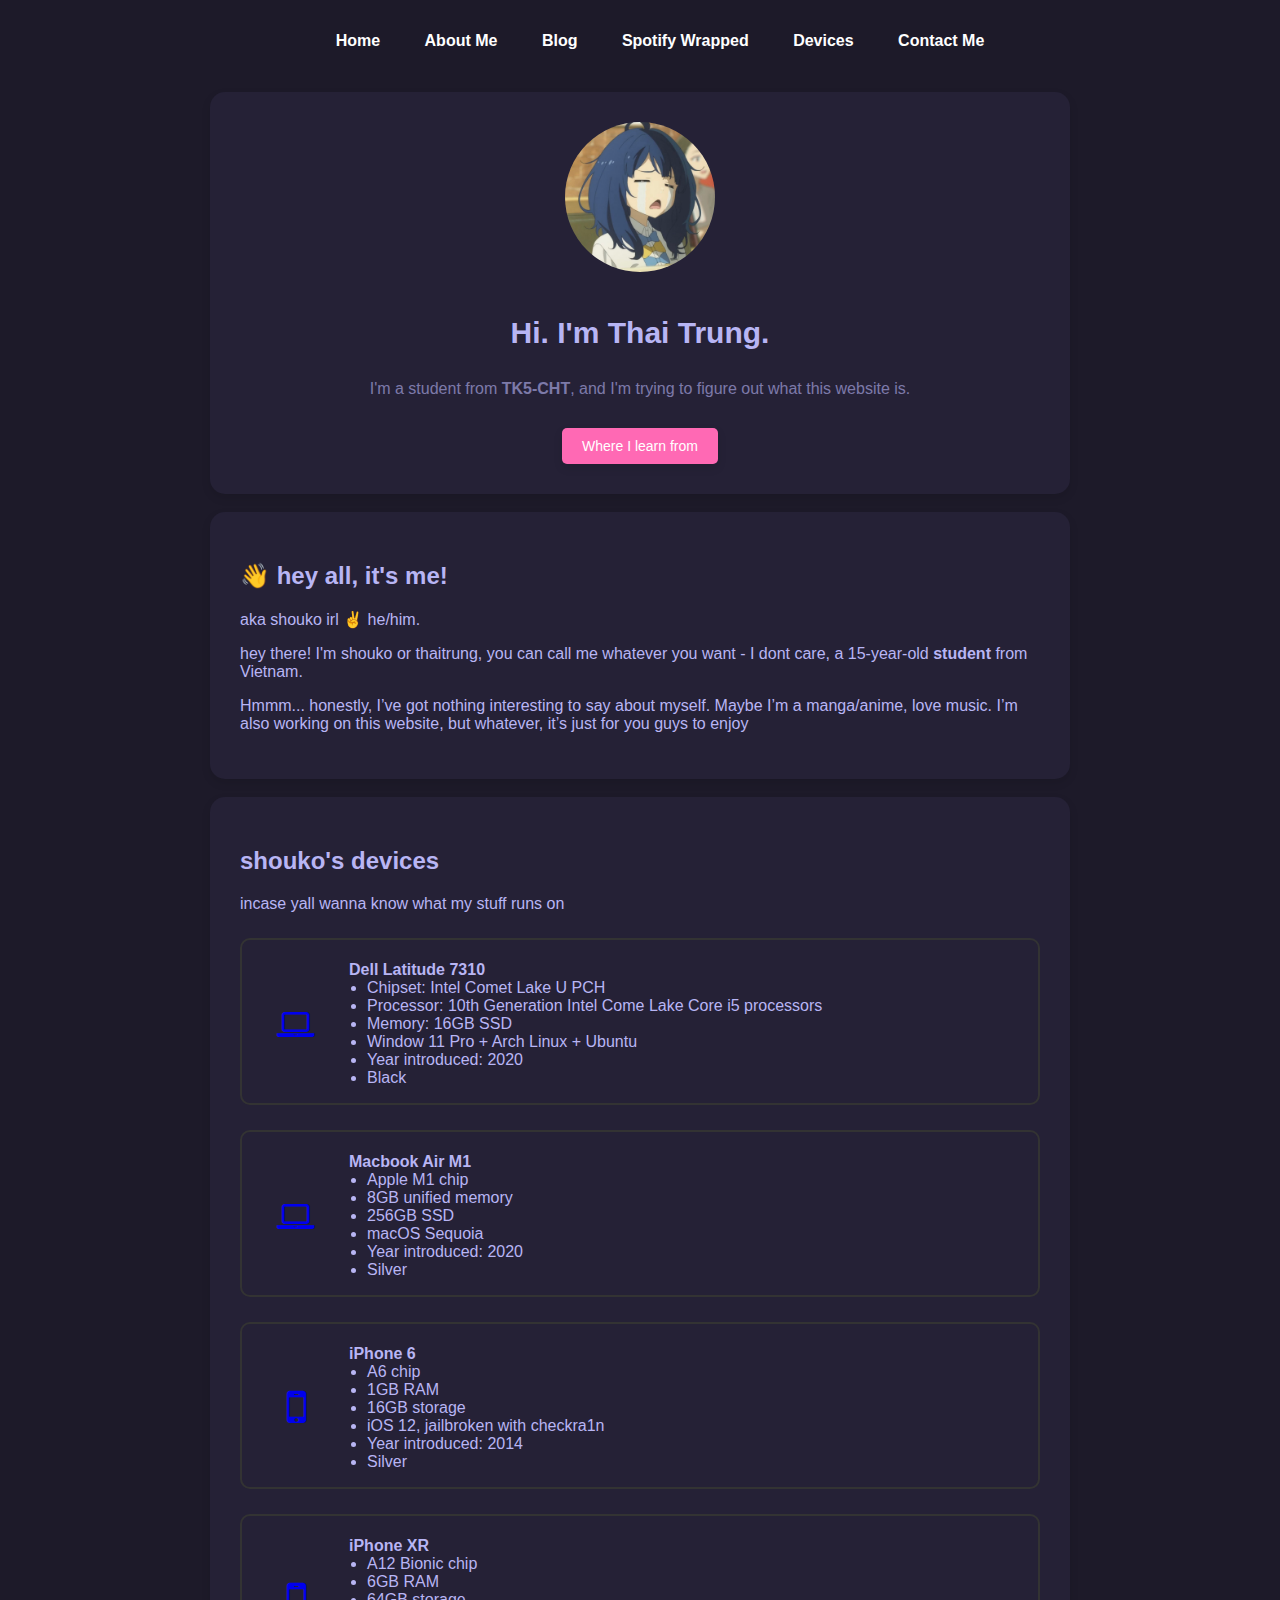
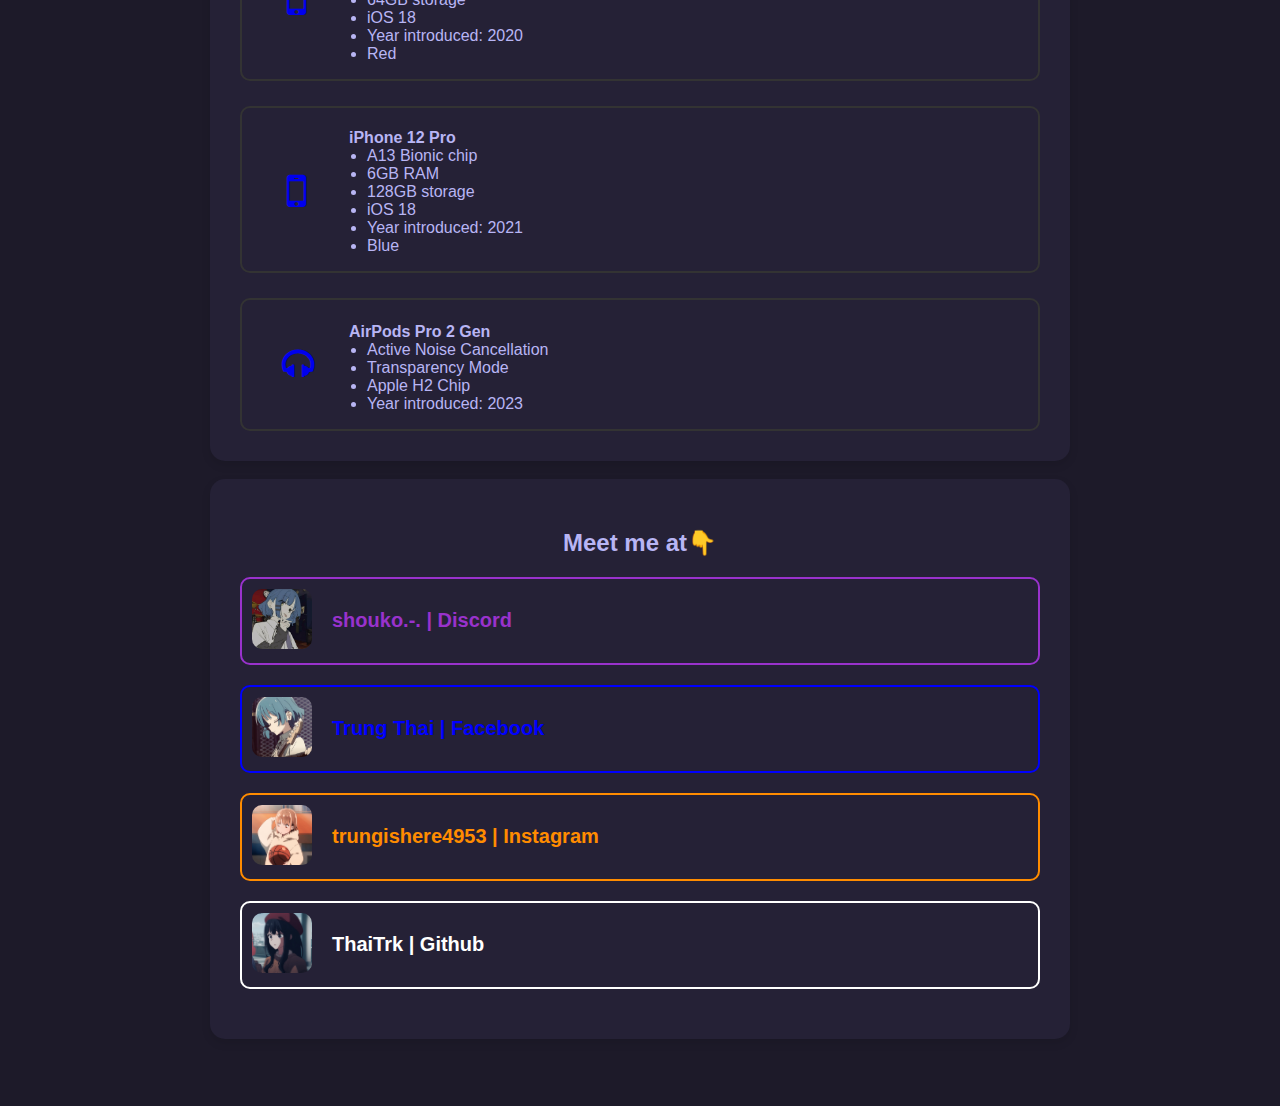
==== ex1/index.html @ 7c3e473b "Add files via upload" ====
<!DOCTYPE html>
<html lang="en">
<head>
    <meta charset="UTF-8">
    <meta name="viewport" content="width=device-width, initial-scale=1.0">
    <link rel="stylesheet" href="https://cdnjs.cloudflare.com/ajax/libs/font-awesome/4.7.0/css/font-awesome.min.css">
    <link rel="stylesheet" href="styles.css">
    <title>Personal Introduction</title>
</head>
<body>
    <header>
        <nav>
            <ul>
                <li><a href="#home">Home</a></li>
                <li><a href="#aboutme">About Me</a></li>
                <li><a href="blog.html">Blog</a></li>
                <li><a href="spotifywrapped.html">Spotify Wrapped</a></li>
                <li><a href="#devices">Devices</a></li>
                <li><a href="#contactme">Contact Me</a></li>
            </ul>
        </nav>
    </header>
    <home>
        <div class="intro-container">
            <div id="home"></div>
            <div class="profile-image">
                <img src="images/profile.jpg" alt="Profile Picture">
            </div>
            <div class="intro-text">
                <h1>Hi. I'm <span>Thai Trung</span>.</h1>
                <p>
                    I'm a student from <strong>TK5-CHT</strong>, and I'm trying to figure out what this website is.
                </p>
                <button><a href="https://www.w3schools.com/" target = "_blank">Where I learn from</a></button>
            </div>
        </div>
    </home>

    <aboutme>
        <div id="aboutme"></div>
        <div class="aboutme-container">
            <h2>&#128075; hey all, it's me!</h2>
            <p>aka shouko irl &#9996; he/him.</p>
            <p>hey there! I'm shouko or thaitrung, you can call me whatever you want - I dont care, a 15-year-old <strong>student</strong> from Vietnam.</p>
            <p>Hmmm... honestly, I’ve got nothing interesting to say about myself. Maybe I’m a manga/anime, love music. I’m also working on this website, but whatever, it’s just for you guys to enjoy</p>
        </div>
    </aboutme>

    <devices>
        <div class="devices-container">
            <h2 id="devices">shouko's devices</h2>
            <a>incase yall wanna know what my stuff runs on</a>
    
            <a href="https://www.dell.com/support/manuals/en-ie/latitude-13-7310-2-in-1-laptop/lati_7310_ss/dimensions-and-weights?guid=guid-b2a36ae9-31e4-4186-9fb0-9925de78ea19&lang=en-us" target="_blank">
                <div class="delllatitude7310">
                    <div class="delllatitude7310-icon">
                        <i class="fa">&#xf109;</i>   
                    </div>
                    <ul>
                        <a>Dell Latitude 7310</a>
                        <li>Chipset: Intel Comet Lake U PCH</li>
                        <li>Processor: 10th Generation Intel Come Lake Core i5 processors</li>
                        <li>Memory: 16GB SSD</li>
                        <li>Window 11 Pro + Arch Linux + Ubuntu</li>
                        <li>Year introduced: 2020</li>
                        <li>Black</li>
                    </ul>
                </div>
            <a>
    
            <a href="https://support.apple.com/en-vn/111883" target="_blank">
                <div class="macbookairm1">
                    <div class="macbookairm1-icon">
                        <i class="fa">&#xf109;</i>   
                    </div>
                    <ul>
                        <a>Macbook Air M1</a>
                        <li>Apple M1 chip</li>
                        <li>8GB unified memory</li>
                        <li>256GB SSD</li>
                        <li>macOS Sequoia</li>
                        <li>Year introduced: 2020</li>
                        <li>Silver</li>
                    </ul>   
                </div>
            </a>

            <a href="https://support.apple.com/en-us/111954" target="_blank">
                <div class="iphone6">
                    <div class="iphone6-icon">
                        <i class="fa">&#xf10b;</i>
                    </div>
                    <ul>
                        <a>iPhone 6</a>
                        <li>A6 chip</li>
                        <li>1GB RAM</li>
                        <li>16GB storage</li>
                        <li>iOS 12, jailbroken with checkra1n</li>
                        <li>Year introduced: 2014</li>
                        <li>Silver</li>
                    </ul>
                </div>
            </a>
    
            <a href="https://support.apple.com/en-us/111868" target="_blank">
                <div class="iphonexr">
                    <div class="iphonexr-icon">
                        <i class="fa">&#xf10b;</i>
                    </div>
                    <ul>
                        <a>iPhone XR</a>
                        <li>A12 Bionic chip</li>
                        <li>6GB RAM</li>
                        <li>64GB storage</li>
                        <li>iOS 18</li>
                        <li>Year introduced: 2020</li>
                        <li>Red</li>
                    </ul>
                </div>
            </a>
    
            <a href="https://support.apple.com/en-us/111875" target="_blank">
                <div class="iphone12pro">
                    <div class="iphone12pro-icon">
                        <i class="fa">&#xf10b;</i>
                    </div>
                    <ul>
                        <a>iPhone 12 Pro</a>
                        <li>A13 Bionic chip</li>
                        <li>6GB RAM</li>
                        <li>128GB storage</li>
                        <li>iOS 18</li>
                        <li>Year introduced: 2021</li>
                        <li>Blue</li>
                    </ul>
                </div>
            </a>
    
            <a href="https://www.apple.com/vn/airpods-pro/" target="_blank">
                <div class="airpodpro2">
                    <div class="airpodpro2-icon">
                        <i class="fa">&#xf025;</i>
                    </div>
                    <ul>
                        <a>AirPods Pro 2 Gen</a>
                        <li>Active Noise Cancellation</li>
                        <li>Transparency Mode</li>
                        <li>Apple H2 Chip</li>
                        <li>Year introduced: 2023</li>
                    </ul>
                </div>    
            </a>
        </div>
    </devices>


    <contactme>
        <div class="contactme-container">
            <h2 id="contactme">Meet me at&#128071</h2>
            <div class="contact-info-discord">
                <div class="contact-info-discord-image">
                    <img src="images/discordprofile.png" alt="Discord Profile Icon">
                </div>
                <div class="discord-account">
                    <a href="https://discord.gg/tle-community-1004748722837659768" target = "_blank">shouko.-. | Discord</a>
                </div>
            </div>

            <div class="contact-info-facebook">
                <div class="contact-info-facebook-image">
                    <img src="images/facebookprofile.png" alt="Facebook Profile Icon">
                </div>
                <div class="facebook-account">
                    <a href="https://www.facebook.com/shouko606?locale=vi_VN" target = "_blank">Trung Thai | Facebook</a>
                </div>
            </div>

            <div class="contact-info-instagram">
                <div class="contact-info-instagram-image">
                    <img src="images/instagramprofile.png" alt="Instagram Profile Icon">
                </div>
                <div class="instagram-account">
                    <a href="https://www.instagram.com/trungishere4953/" target = "_blank">trungishere4953 | Instagram</a>
                </div>
            </div>

            <div class="contact-info-github">
                <div class="contact-info-github-image">
                    <img src="images/githubprofile.png" alt="Github Profile Icon">
                </div>
                <div class="github-account">
                    <a href="https://github.com/ThaiTrk" target = "_blank">ThaiTrk | Github</a>
                </div>
            </div>
        </div>
    </contactme>
</body>
</html>
---- ex1/styles.css ----
body {
    font-family: Arial, sans-serif;
    background-color: #1d1a29;
    color: #B8B5F4;
}

header {
    padding: 8px;
}

header nav ul {
    list-style: none;
    text-align: center;
}

header nav ul li {
    display: inline-block;
}

header nav ul li a {
    color: white;
    text-decoration: none;
    font-size: 16px;
    font-weight: bold;
    padding: 20px;
}

header nav ul li :hover {
    color: hotpink;
}

home {
    text-align: center;
    padding: 50px;
}

.intro-container {
    background-color: #252136;
    max-width: 800px;
    margin: auto;
    padding: 30px;
    border-radius: 15px;
    box-shadow: 0 4px 10px rgba(0, 0, 0, 0.1);
}

.profile-image img{
    width: 150px;
    height: 150px;
    border-radius: 50%;
    object-fit: cover;
    margin-bottom: 20px;
}

.intro-text h1 {
    font-size: 30px;
    margin-bottom: 10px;
}

.intro-text p {
    font-size: 16px;
    margin-bottom: 30px;
    opacity: 60%;
    margin-top: 30px;
}

button {
    background-color:hotpink;
    border: none;
    border-radius: 5px;
    font-size: 14px;
    cursor: pointer;
    padding: 10px 20px;
    box-shadow: 0 4px 10px rgba(0, 0, 0, 0.1);
}

button a {
    color: white;
    text-decoration: none;
}

button:hover {
    background-color: #c0392b;
}

aboutme {
    padding: 50px;
}

.aboutme-container {
    background-color: #252136;
    max-width: 800px;
    margin: auto;
    padding: 30px;
    border-radius: 15px;
    box-shadow: 0 4px 10px rgba(0, 0, 0, 0.1);
}

contactme {
    padding: 50px;
    text-align: center;
}

.contactme-container {
    background-color: #252136;
    max-width: 800px;
    margin: auto;
    padding: 30px;
    border-radius: 15px;
    box-shadow: 0 4px 10px rgba(0, 0, 0, 0.1);
}

.contact-info-discord {
    display: flex;
    align-items: center;
    margin-bottom: 20px;
    border: 2px solid;
    border-color: darkorchid;
    border-radius: 10px;
    transition: transform 0.3s ease;
}

.contact-info-discord:hover {
    transform: scale(1.05); 
    border-color:darkblue;
}

.contact-info-discord-image img {
    width: 60px;
    height: 60px;
    border-radius: 10px;
    margin-bottom: 10px;
    margin-top: 10px;
    margin-left: 10px;
}

.discord-account {
    font-size: 20px;
    margin-bottom: 20px;
    margin-top: 20px;
    margin-left: 20px;
}

.discord-account a {
    text-decoration: none;
    color:darkorchid;
    font-weight: bold;
}

.contact-info-facebook {
    display: flex;
    align-items: center;
    margin-bottom: 20px;
    border: 2px solid;
    border-color:blue;
    border-radius: 10px;
    transition: transform 0.3s ease;
}

.contact-info-facebook:hover {
    transform: scale(1.05); 
    border-color:darkblue;
}

.contact-info-facebook-image img {
    width: 60px;
    height: 60px;
    border-radius: 10px;
    margin-bottom: 10px;
    margin-top: 10px;
    margin-left: 10px;
}

.facebook-account {
    font-size: 20px;
    margin-bottom: 20px;
    margin-top: 20px;
    margin-left: 20px;
}

.facebook-account a {
    text-decoration: none;
    color:blue;
    font-weight: bold;
}

.contact-info-instagram {
    display: flex;
    align-items: center;
    margin-bottom: 20px;
    border: 2px solid;
    border-color:darkorange;
    border-radius: 10px;
    transition: transform 0.3s ease;
}

.contact-info-instagram:hover {
    transform: scale(1.05); 
    border-color:darkblue;
}

.contact-info-instagram-image img {
    width: 60px;
    height: 60px;
    border-radius: 10px;
    margin-bottom: 10px;
    margin-top: 10px;
    margin-left: 10px;
}

.instagram-account {
    font-size: 20px;
    margin-bottom: 20px;
    margin-top: 20px;
    margin-left: 20px;
}

.instagram-account a {
    text-decoration: none;
    color: darkorange;
    font-weight: bold;
}


.contact-info-github {
    display: flex;
    align-items: center;
    margin-bottom: 20px;
    border: 2px solid;
    border-color: #fff;
    border-radius: 10px;
    transition: transform 0.3s ease;
}

.contact-info-github:hover {
    transform: scale(1.05); 
    border-color:darkblue;
}

.contact-info-github-image img {
    width: 60px;
    height: 60px;
    border-radius: 10px;
    margin-bottom: 10px;
    margin-top: 10px;
    margin-left: 10px;
}

.github-account {
    font-size: 20px;
    margin-bottom: 20px;
    margin-top: 20px;
    margin-left: 20px;
}

.github-account a {
    text-decoration: none;
    color:#fff;
    font-weight: bold;
}


.devices-container {
    background-color: #252136;
    max-width: 800px;
    margin: auto;
    padding: 30px;
    border-radius: 15px;
    box-shadow: 0 4px 10px rgba(0, 0, 0, 0.1);
}

.delllatitude7310 a {
    font-weight: bold;
    margin-left: -9px;
}

.delllatitude7310 ul {
    margin-left: 85px;
    margin-top: 3px;

}

.delllatitude7310 {
    margin-top: 25px;
    border: 2px solid;
    border-color:#333;
    border-radius: 10px;
    transition: transform 0.3s ease;
}

.delllatitude7310-icon {
    float: left;
    font-size: 35px;
    margin-left:35px;
    margin-top: 65px;
}

.macbookairm1 a {
    font-weight: bold;
    margin-left: -9px;
}

.macbookairm1 ul {
    margin-left: 85px;
    margin-top: 3px;

}

.macbookairm1 {
    margin-top: 25px;
    border: 2px solid;
    border-color:#333;
    border-radius: 10px;
    transition: transform 0.3s ease;
}

.macbookairm1-icon {
    float: left;
    font-size: 35px;
    margin-left:35px;
    margin-top: 65px;
}

.iphone6 a {
    font-weight: bold;
    margin-left: -9px;
}

.iphone6 ul {
    margin-left: 85px;
    margin-top: 3px;
}

.iphone6 {
    margin-top: 25px;
    border: 2px solid;
    border-color:#333;
    border-radius: 10px;
    transition: transform 0.3s ease;
}

.iphone6-icon {
    float: left;
    font-size: 45px;
    margin-left:45px;
    margin-top: 58px;
}

.iphonexr a {
    font-weight: bold;
    margin-left: -9px;
}

.iphonexr ul {
    margin-left: 85px;
    margin-top: 3px;
}

.iphonexr {
    margin-top: 25px;
    border: 2px solid;
    border-color:#333;
    border-radius: 10px;
    transition: transform 0.3s ease;
}

.iphonexr-icon {
    float: left;
    font-size: 45px;
    margin-left:45px;
    margin-top: 58px;
}

.iphone12pro a {
    font-weight: bold;
    margin-left: -9px;
}

.iphone12pro ul {
    margin-left: 85px;
    margin-top: 3px;
}

.iphone12pro {
    margin-top: 25px;
    border: 2px solid;
    border-color:#333;
    border-radius: 10px;
    transition: transform 0.3s ease;
}

.iphone12pro-icon {
    float: left;
    font-size: 45px;
    margin-left:45px;
    margin-top: 58px;
}

.airpodpro2 a {
    font-weight: bold;
    margin-left: -9px;
}

.airpodpro2 ul {
    margin-left: 85px;
    margin-top: 5px;
}

.airpodpro2 {
    margin-top: 25px;
    border: 2px solid;
    border-color:#333;
    border-radius: 10px;
    transition: transform 0.3s ease;
}

.airpodpro2-icon {
    float: left;
    font-size: 35px;
    margin-left:40px;
    margin-top: 45px;
}

.delllatitude7310:hover {
    transform: scale(1.05); 
}

.macbookairm1:hover {
    transform: scale(1.05); 
}

.iphone6:hover {
    transform: scale(1.05); 
}

.iphonexr:hover {
    transform: scale(1.05); 
}

.iphone12pro:hover {
    transform: scale(1.05); 
}

.airpodpro2:hover {
    transform: scale(1.05); 
}
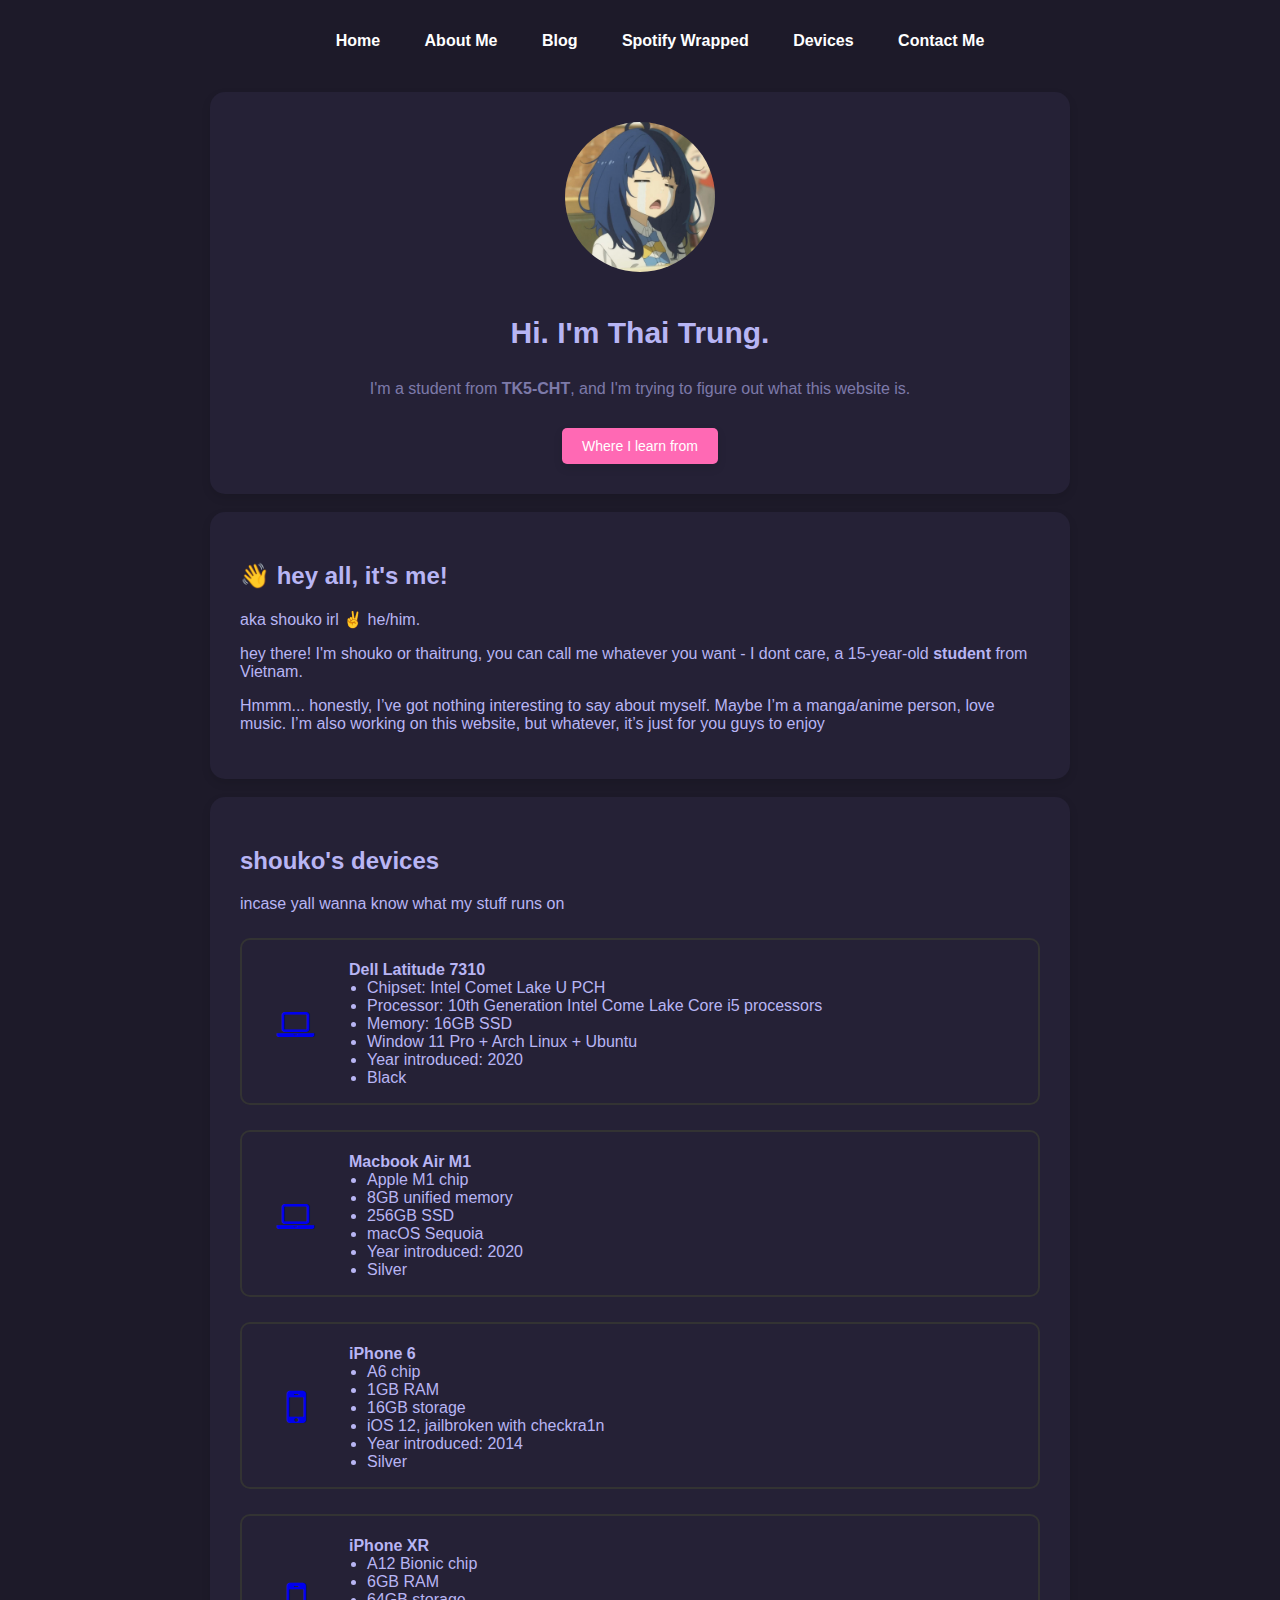
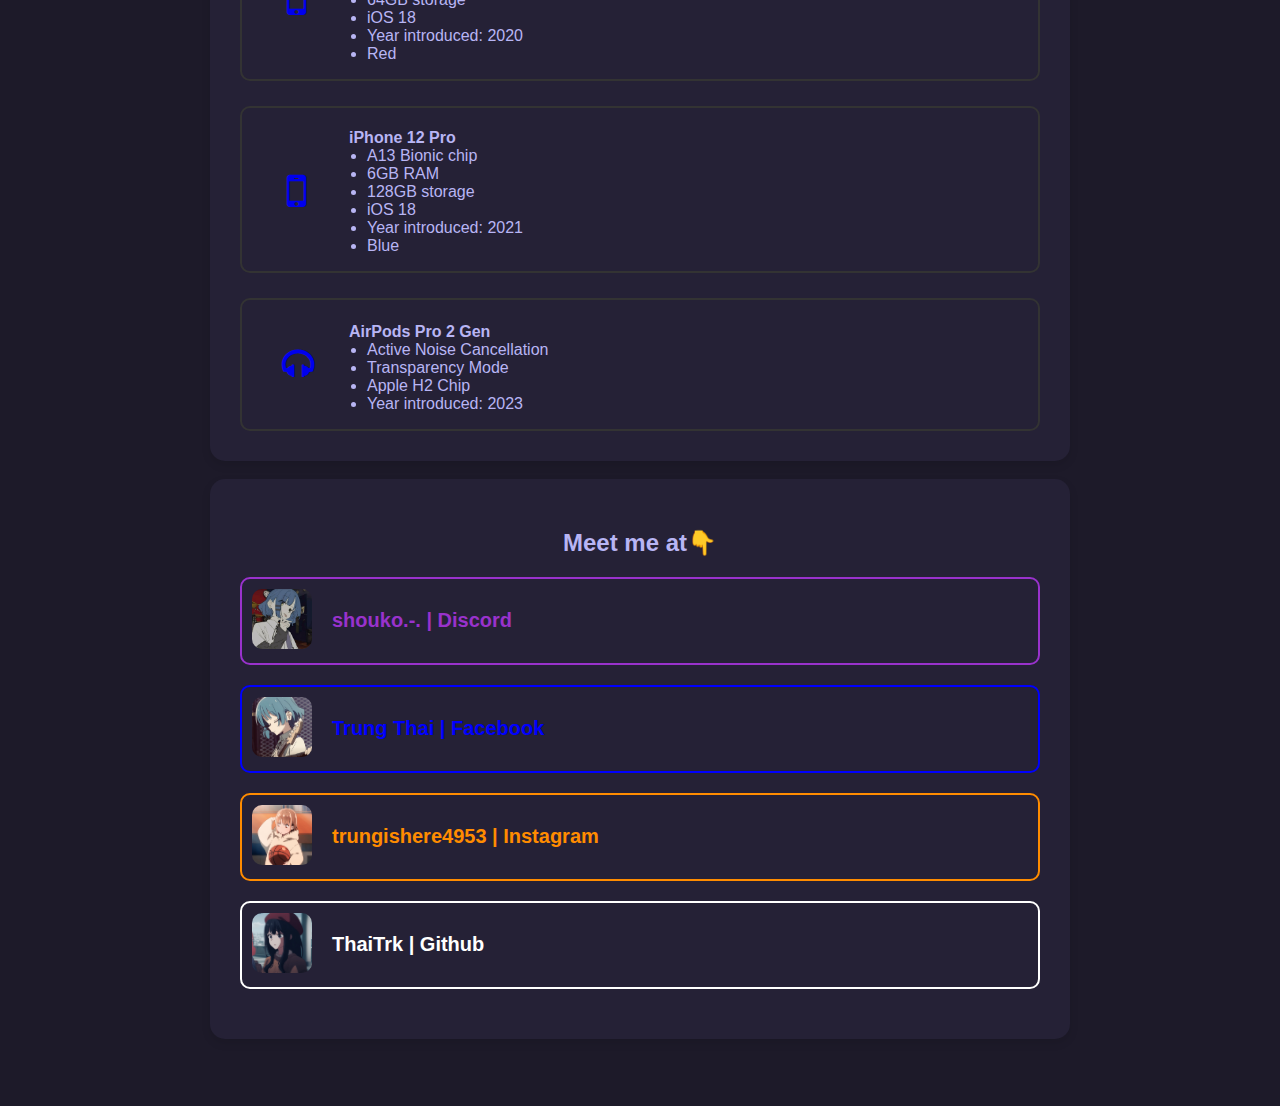
==== commit 8d243d72: "Update index.html" ====
--- a/ex1/index.html
+++ b/ex1/index.html
@@ -42,7 +42,7 @@
             <h2>&#128075; hey all, it's me!</h2>
             <p>aka shouko irl &#9996; he/him.</p>
             <p>hey there! I'm shouko or thaitrung, you can call me whatever you want - I dont care, a 15-year-old <strong>student</strong> from Vietnam.</p>
-            <p>Hmmm... honestly, I’ve got nothing interesting to say about myself. Maybe I’m a manga/anime, love music. I’m also working on this website, but whatever, it’s just for you guys to enjoy</p>
+            <p>Hmmm... honestly, I’ve got nothing interesting to say about myself. Maybe I’m a manga/anime person, love music. I’m also working on this website, but whatever, it’s just for you guys to enjoy</p>
         </div>
     </aboutme>
 
@@ -195,4 +195,4 @@
         </div>
     </contactme>
 </body>
-</html>+</html>
